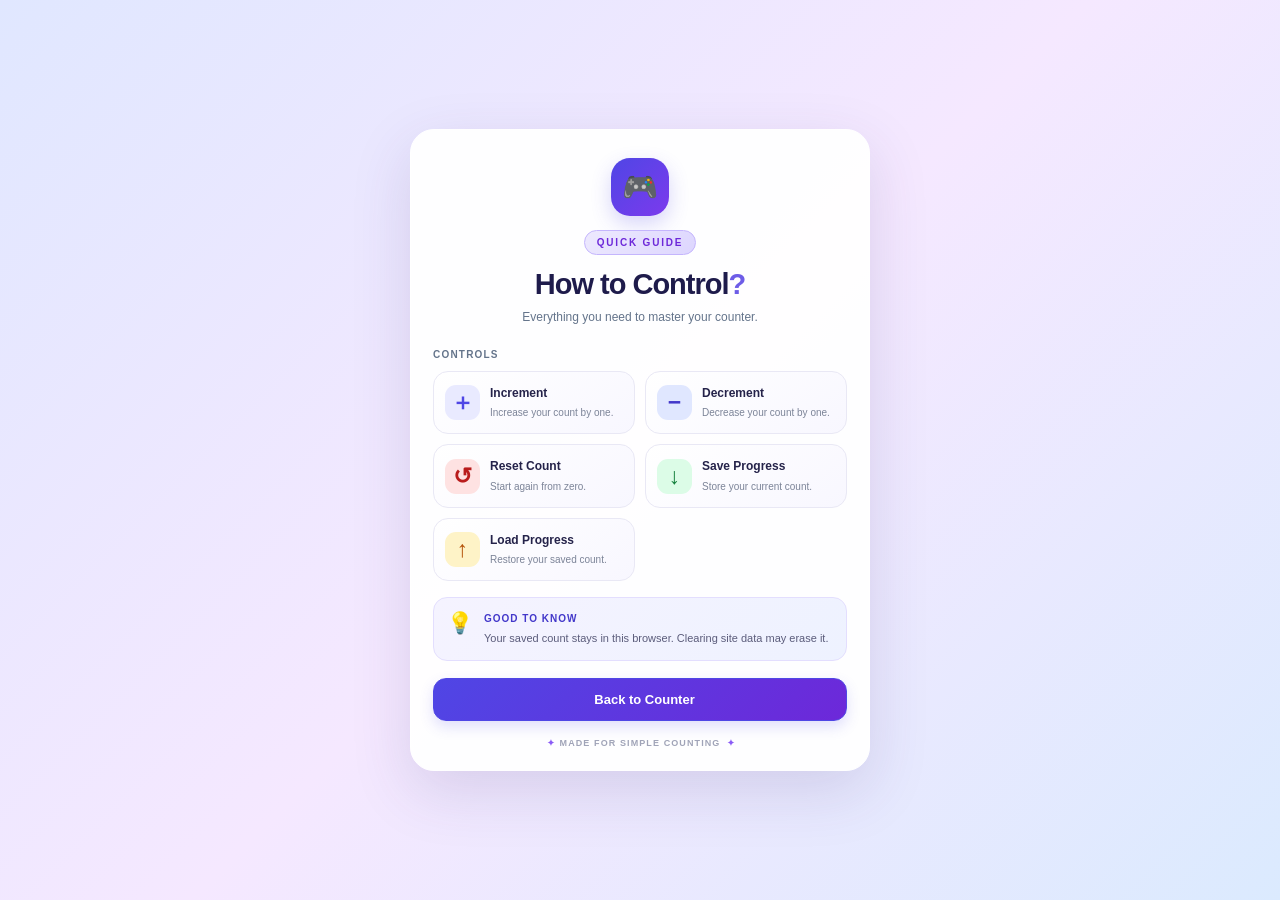
==== help.html @ b8c14f87 "Add files via upload" ====
<!DOCTYPE html>
<html lang="en">

<head>
  <meta charset="UTF-8">
  <meta name="viewport" content="width=device-width, initial-scale=1.0">

  <title>How to Control | Counter App</title>
  <link rel="stylesheet" href="style.css">
</head>

<body>

  <main class="container">
    <section class="box help-page">

      <!-- Header -->
      <header class="game-help-header">
        <div class="game-help-icon">🎮</div>

        <span class="tag">QUICK GUIDE</span>

        <h1>How to Control<span>?</span></h1>

        <p>
          Everything you need to master your counter.
        </p>
      </header>

      <!-- Instructions -->
      <div class="guide-heading">
        <span> CONTROLS</span>
      </div>

      <div class="help-grid">

        <article class="guide-card">
          <div class="guide-icon increment-icon">＋</div>
          <div class="guide-content">
            <h3>Increment</h3>
            <p>Increase your count by one.</p>
          </div>
          <span class="guide-key">+1</span>
        </article>

        <article class="guide-card">
          <div class="guide-icon decrement-icon">−</div>
          <div class="guide-content">
            <h3>Decrement</h3>
            <p>Decrease your count by one.</p>
          </div>
          <span class="guide-key">−1</span>
        </article>

        <article class="guide-card">
          <div class="guide-icon reset-icon">↺</div>
          <div class="guide-content">
            <h3>Reset Count</h3>
            <p>Start again from zero.</p>
          </div>
          <span class="guide-key">RESET</span>
        </article>

        <article class="guide-card">
          <div class="guide-icon save-icon">↓</div>
          <div class="guide-content">
            <h3>Save Progress</h3>
            <p>Store your current count.</p>
          </div>
          <span class="guide-key">SAVE</span>
        </article>

        <article class="guide-card">
          <div class="guide-icon load-icon">↑</div>
          <div class="guide-content">
            <h3>Load Progress</h3>
            <p>Restore your saved count.</p>
          </div>
          <span class="guide-key">LOAD</span>
        </article>

      </div>

      <!-- Tip -->
      <aside class="help-tip">
        <div class="tip-icon">💡</div>

        <div>
          <h3>GOOD TO KNOW</h3>
          <p>
            Your saved count stays in this browser.
            Clearing site data may erase it.
          </p>
        </div>
      </aside>

      <!-- Back button -->
      <a href="./counter.html" class="back-btn">
        <span></span>
        <span>Back to Counter</span>
      </a>

      <footer class="game-help-footer">
      <span>✦</span> MADE FOR SIMPLE COUNTING <span>✦</span>
      </footer>

    </section>
  </main>

</body>

</html>
---- style.css ----
* {
  margin: 0;
  padding: 0;
  box-sizing: border-box;
}

body {
  min-height: 100vh;
  font-family: Arial, sans-serif;
  background: linear-gradient(135deg, #e0e7ff, #f5e8ff, #dbeafe);
  display: flex;
  justify-content: center;
  align-items: center;
  padding: 24px;
  color: #1e293b;
}

.container {
  width: 100%;
  max-width: 460px;
}

.box {
  background: rgba(255, 255, 255, 0.9);
  padding: 26px;
  border: 1px solid #ffffff;
  border-radius: 24px;
  box-shadow: 0 20px 60px rgba(65, 55, 120, 0.15);
}

.heading {
  text-align: center;
  margin-bottom: 24px;
}

.tag {
  display: inline-block;
  font-size: 14px;
  font-weight: 800;
  letter-spacing: 2px;
  text-transform: uppercase;

  color: #6d28d9;
  background: linear-gradient(135deg, #ede9fe, #ddd6fe);

  padding: 10px 18px;
  border: 1px solid #c4b5fd;
  border-radius: 50px;

  box-shadow: 0 4px 12px rgba(109, 40, 217, 0.12);

  transition: all 0.3s ease;
}

.heading h1 {
  font-size: 28px;
  margin-bottom: 7px;
  color: #1e1b4b;
}

.heading p {
  color: #64748b;
  font-size: 14px;
}

.screen-box {
  background: #f8fafc;
  border: 2px solid #e2e8f0;
  border-radius: 18px;
  padding: 20px 16px;
  text-align: center;
  margin-bottom: 20px;
}

.screen-label {
  font-size: 11px;
  font-weight: bold;
  letter-spacing: 2px;
  color: #64748b;
  margin-bottom: 12px;
}

.screen {
  font-size: 60px;
  font-weight: bold;
  color: #4f46e5;
  line-height: 1.2;
  overflow-wrap: anywhere;
}

.controls {
  display: grid;
  grid-template-columns: 1fr 1fr;
  gap: 10px;
  margin-bottom: 12px;
}

.utility-box {
  display: grid;
  grid-template-columns: repeat(3, 1fr);
  gap: 8px;
  padding: 10px;
  background: #f1f5f9;
  border-radius: 16px;
}

.btn {
  border: none;
  border-radius: 12px;
  padding: 14px 10px;
  font-size: 14px;
  font-weight: bold;
  cursor: pointer;
  transition: transform 0.2s, box-shadow 0.2s;
}

.btn:hover {
  transform: translateY(-2px);
  box-shadow: 0 6px 14px rgba(15, 23, 42, 0.12);
}

.btn:active {
  transform: scale(0.97);
}

.increment {
  background: #4f46e5;
  color: white;
}

.decrement {
  background: #e0e7ff;
  color: #3730a3;
}

.reset {
  background: #fee2e2;
  color: #b91c1c;
}

.save {
  background: #dcfce7;
  color: #166534;
}

.load {
  background: #fef3c7;
  color: #92400e;
}

.footer-text {
  text-align: center;
  margin-top: 18px;
  color: #94a3b8;
  font-size: 12px;
}

@media (max-width: 400px) {
  .box {
    padding: 22px 16px;
  }

  .heading h1 {
    font-size: 26px;
  }

  .screen {
    font-size: 52px;
  }

  .btn {
    font-size: 12px;
    padding: 13px 6px;
  }
}

.tag:hover {
  transform: translateY(-3px);
  box-shadow: 0 8px 20px rgba(109, 40, 217, 0.22);
}

.help-link {
  display: flex;
  justify-content: flex-end;
  margin: -8px 0 12px;
}

.help-btn {
  display: inline-flex;
  align-items: center;
  justify-content: center;
  gap: 8px;

  padding: 9px 14px;
  border-radius: 12px;

  background: #f1efff;
  border: 1px solid #ddd6fe;
  color: #5b4bdb;

  font-size: 13px;
  font-weight: 700;
  text-decoration: none;

  transition: 0.2s ease;
}

.help-btn:hover {
  background: #e5e0ff;
  border-color: #c4b5fd;
  transform: translateY(-2px);
}
.help-shell {
  max-width: 100%;
  padding: 24px;
  border-radius: 24px;
}

.help-header {
  padding: 24px;
  margin-bottom: 24px;
  border-radius: 20px;
}

.help-header h1 {
  font-size: 34px;
  line-height: 1.2;
}

.help-grid {
  gap: 12px;
}

.guide-card {
  padding: 16px;
  border-radius: 16px;
}

.guide-top {
  margin-bottom: 13px;
}

.guide-icon {
  width: 38px;
  height: 38px;
  border-radius: 12px;
}

.guide-card h3 {
  font-size: 16px;
}

.guide-card p {
  font-size: 13px;
  line-height: 1.65;
}

.tip-card {
  padding: 16px;
  margin-top: 18px;
}

@media (max-width: 520px) {
  .help-shell {
    padding: 16px;
  }

  .help-header {
    padding: 20px;
  }

  .help-header h1 {
    font-size: 30px;
  }
}
/* ==================================
   COUNTER APP - GAME HELP PAGE ONLY
   ================================== */

.help-page {
  max-width: 100%;
  padding: 22px;
  border-radius: 24px;
  background: rgba(255, 255, 255, 0.96);
}

/* Header */

.game-help-header {
  text-align: center;
  padding: 6px 0 22px;
}

.game-help-icon {
  width: 58px;
  height: 58px;
  display: flex;
  align-items: center;
  justify-content: center;
  margin: 0 auto 14px;
  border-radius: 19px;
  background: linear-gradient(135deg, #4f46e5, #7c3aed);
  font-size: 29px;
  box-shadow: 0 8px 20px rgba(79, 70, 229, 0.22);
}

.game-help-header .tag {
  padding: 6px 12px;
  font-size: 10px;
  letter-spacing: 1.8px;
  box-shadow: none;
}

.game-help-header h1 {
  margin: 13px 0 7px;
  color: #1e1b4b;
  font-size: 29px;
  letter-spacing: -1px;
}

.game-help-header h1 span {
  color: #6d5ce7;
}

.game-help-header p {
  color: #64748b;
  font-size: 12px;
  line-height: 1.6;
}

/* Section heading */

.guide-heading {
  display: flex;
  align-items: center;
  justify-content: space-between;
  gap: 8px;
  margin-bottom: 11px;
  color: #64748b;
  font-size: 10px;
  font-weight: 800;
  letter-spacing: 1.2px;
}

.guide-count {
  padding: 5px 8px;
  border-radius: 7px;
  background: #f1efff;
  color: #6254d9;
  font-size: 9px;
  letter-spacing: 0.5px;
}

/* Instruction cards */

.help-grid {
  display: grid;
  grid-template-columns: 1fr 1fr;
  gap: 10px;
}

.guide-card {
  min-width: 0;
  display: flex;
  align-items: center;
  gap: 10px;
  padding: 13px 11px;
  border: 1px solid #e9e8f5;
  border-radius: 15px;
  background: linear-gradient(145deg, #ffffff, #f8f7ff);
  transition: transform 0.2s ease,
    border-color 0.2s ease,
    box-shadow 0.2s ease;
}

.guide-card:hover {
  transform: translateY(-2px);
  border-color: #c4b5fd;
  box-shadow: 0 7px 16px rgba(79, 70, 229, 0.08);
}

.guide-icon {
  flex-shrink: 0;
  width: 35px;
  height: 35px;
  display: flex;
  align-items: center;
  justify-content: center;
  border-radius: 11px;
  font-size: 23px;
  font-weight: 700;
}

.increment-icon {
  color: #4f46e5;
  background: #e9eaff;
}

.decrement-icon {
  color: #4338ca;
  background: #e0e7ff;
}

.reset-icon {
  color: #b91c1c;
  background: #fee2e2;
}

.save-icon {
  color: #15803d;
  background: #dcfce7;
}

.load-icon {
  color: #b45309;
  background: #fef3c7;
}

.guide-content {
  flex: 1;
  min-width: 0;
}

.guide-content h3 {
  margin-bottom: 4px;
  color: #25234a;
  font-size: 12px;
  line-height: 1.35;
}

.guide-content p {
  color: #7c8498;
  font-size: 10px;
  line-height: 1.5;
}

.guide-key {
  display: none;
}

/* Helpful tip */

.help-tip {
  display: flex;
  align-items: flex-start;
  gap: 11px;
  margin-top: 16px;
  padding: 13px;
  border: 1px solid #e3defe;
  border-radius: 14px;
  background: linear-gradient(135deg, #f5f3ff, #eef2ff);
}

.tip-icon {
  flex-shrink: 0;
  font-size: 21px;
}

.help-tip h3 {
  margin: 2px 0 5px;
  color: #4338ca;
  font-size: 10px;
  letter-spacing: 1px;
}

.help-tip p {
  color: #5b5c7b;
  font-size: 11px;
  line-height: 1.65;
}

/* Back button */

.back-btn {
  display: flex;
  align-items: center;
  justify-content: center;
  gap: 9px;
  width: 100%;
  margin-top: 17px;
  padding: 13px 16px;
  border: 1px solid #4f46e5;
  border-radius: 13px;
  background: linear-gradient(135deg, #4f46e5, #6d28d9);
  color: #ffffff;
  font-size: 13px;
  font-weight: 700;
  text-decoration: none;
  box-shadow: 0 6px 14px rgba(79, 70, 229, 0.17);
  transition: transform 0.2s ease,
    box-shadow 0.2s ease;
}

.back-btn:hover {
  transform: translateY(-2px);
  box-shadow: 0 9px 19px rgba(79, 70, 229, 0.25);
}

.back-btn span:first-child {
  font-size: 19px;
  line-height: 1;
}

/* Footer */

.game-help-footer {
  margin-top: 17px;
  color: #a0a4b8;
  text-align: center;
  font-size: 9px;
  font-weight: 700;
  letter-spacing: 1.1px;
}

.game-help-footer span {
  color: #8b5cf6;
  padding-left: 3px;
}

/* Small screens */

@media (max-width: 400px) {
  .help-page {
    padding: 17px 13px;
  }

  .help-grid {
    grid-template-columns: 1fr;
    gap: 8px;
  }

  .guide-card {
    padding: 11px;
  }

  .guide-content h3 {
    font-size: 13px;
  }

  .guide-content p {
    font-size: 11px;
  }

  .guide-key {
    display: inline-block;
    flex-shrink: 0;
    padding: 5px 6px;
    border-radius: 6px;
    background: #f1efff;
    color: #6254d9;
    font-size: 8px;
    font-weight: 800;
  }

  .game-help-header h1 {
    font-size: 27px;
  }
}
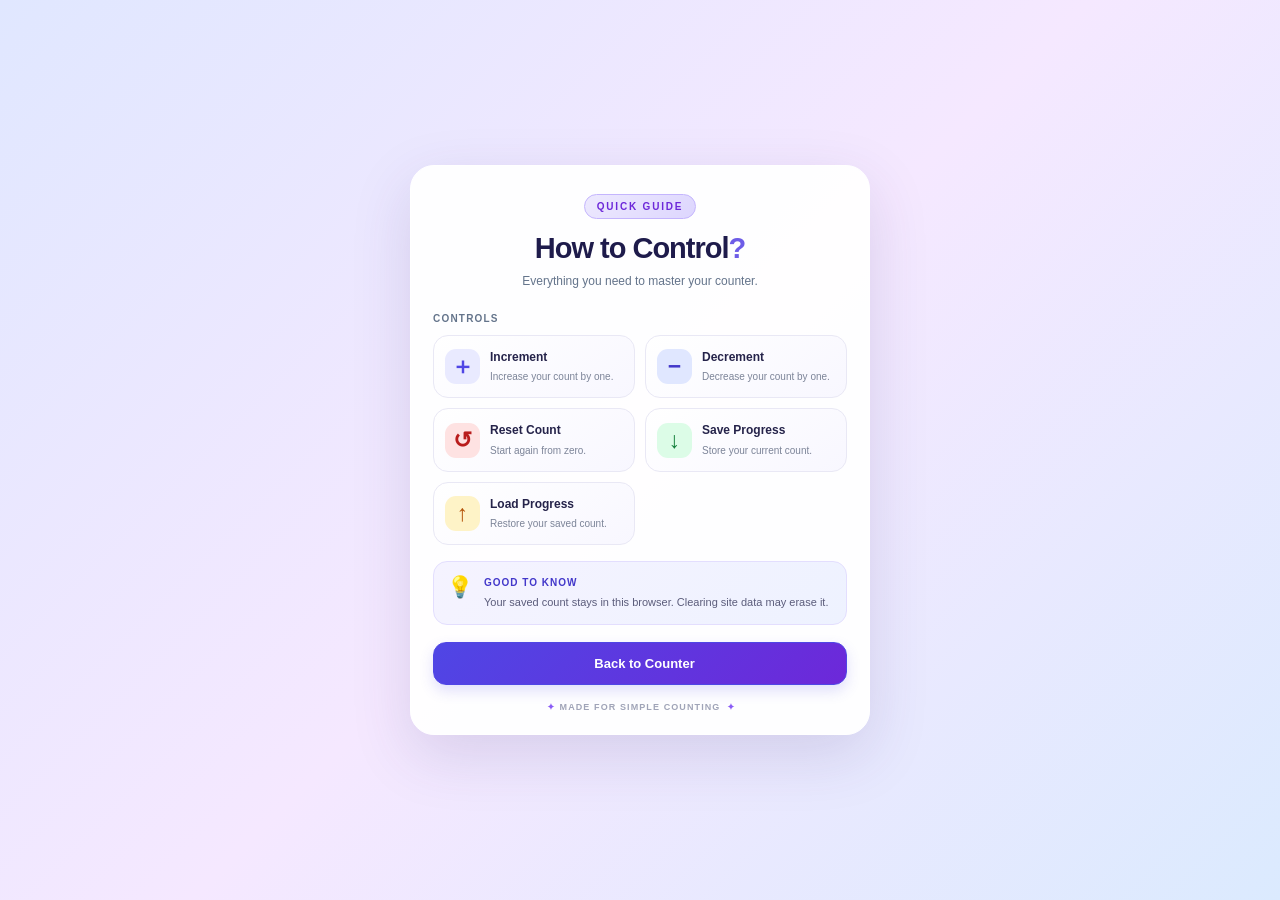
==== commit 6d5949cc: "Remove game help icon from help page Removed game help icon from the header section." ====
--- a/help.html
+++ b/help.html
@@ -16,7 +16,7 @@
 
       <!-- Header -->
       <header class="game-help-header">
-        <div class="game-help-icon">🎮</div>
+        <!-- <div class="game-help-icon">🎮</div> -->
 
         <span class="tag">QUICK GUIDE</span>
 
@@ -95,7 +95,7 @@
       </aside>
 
       <!-- Back button -->
-      <a href="./counter.html" class="back-btn">
+      <a href="./index.html" class="back-btn">
         <span></span>
         <span>Back to Counter</span>
       </a>
@@ -109,4 +109,4 @@
 
 </body>
 
-</html>+</html>
--- a/style.css
+++ b/style.css
@@ -555,4 +555,60 @@
   .game-help-header h1 {
     font-size: 27px;
   }
-}+}
+
+
+/* Two counters side by side */
+.counter-screens {
+  display: flex;
+  gap: 12px;
+  align-items: stretch;
+}
+
+.counter-screens .screen-box {
+  flex: 1;
+  min-width: 0;
+  box-sizing: border-box;
+}
+
+.counter-screens .screen-label {
+  font-size: 12px;
+}
+
+.counter-screens .screen {
+  font-size: clamp(24px, 4vw, 40px);
+}
+
+.counter-screens .screen-box p:last-child {
+  font-size: 12px;
+}
+
+
+.counter-screens {
+  display: flex !important;
+  flex-direction: row !important;
+  gap: 12px;
+  width: 100%;
+  align-items: stretch;
+}
+
+.counter-screens > .screen-box {
+  flex: 1 1 0;
+  width: 50%;
+  min-width: 0;
+  box-sizing: border-box;
+}
+
+.counter-screens {
+  display: grid !important;
+  grid-template-columns: repeat(2, minmax(0, 1fr)) !important;
+  gap: 12px;
+  width: 100%;
+}
+
+.counter-screens .screen-box {
+  width: 100%;
+  min-width: 0;
+  box-sizing: border-box;
+  margin: 0;
+}
